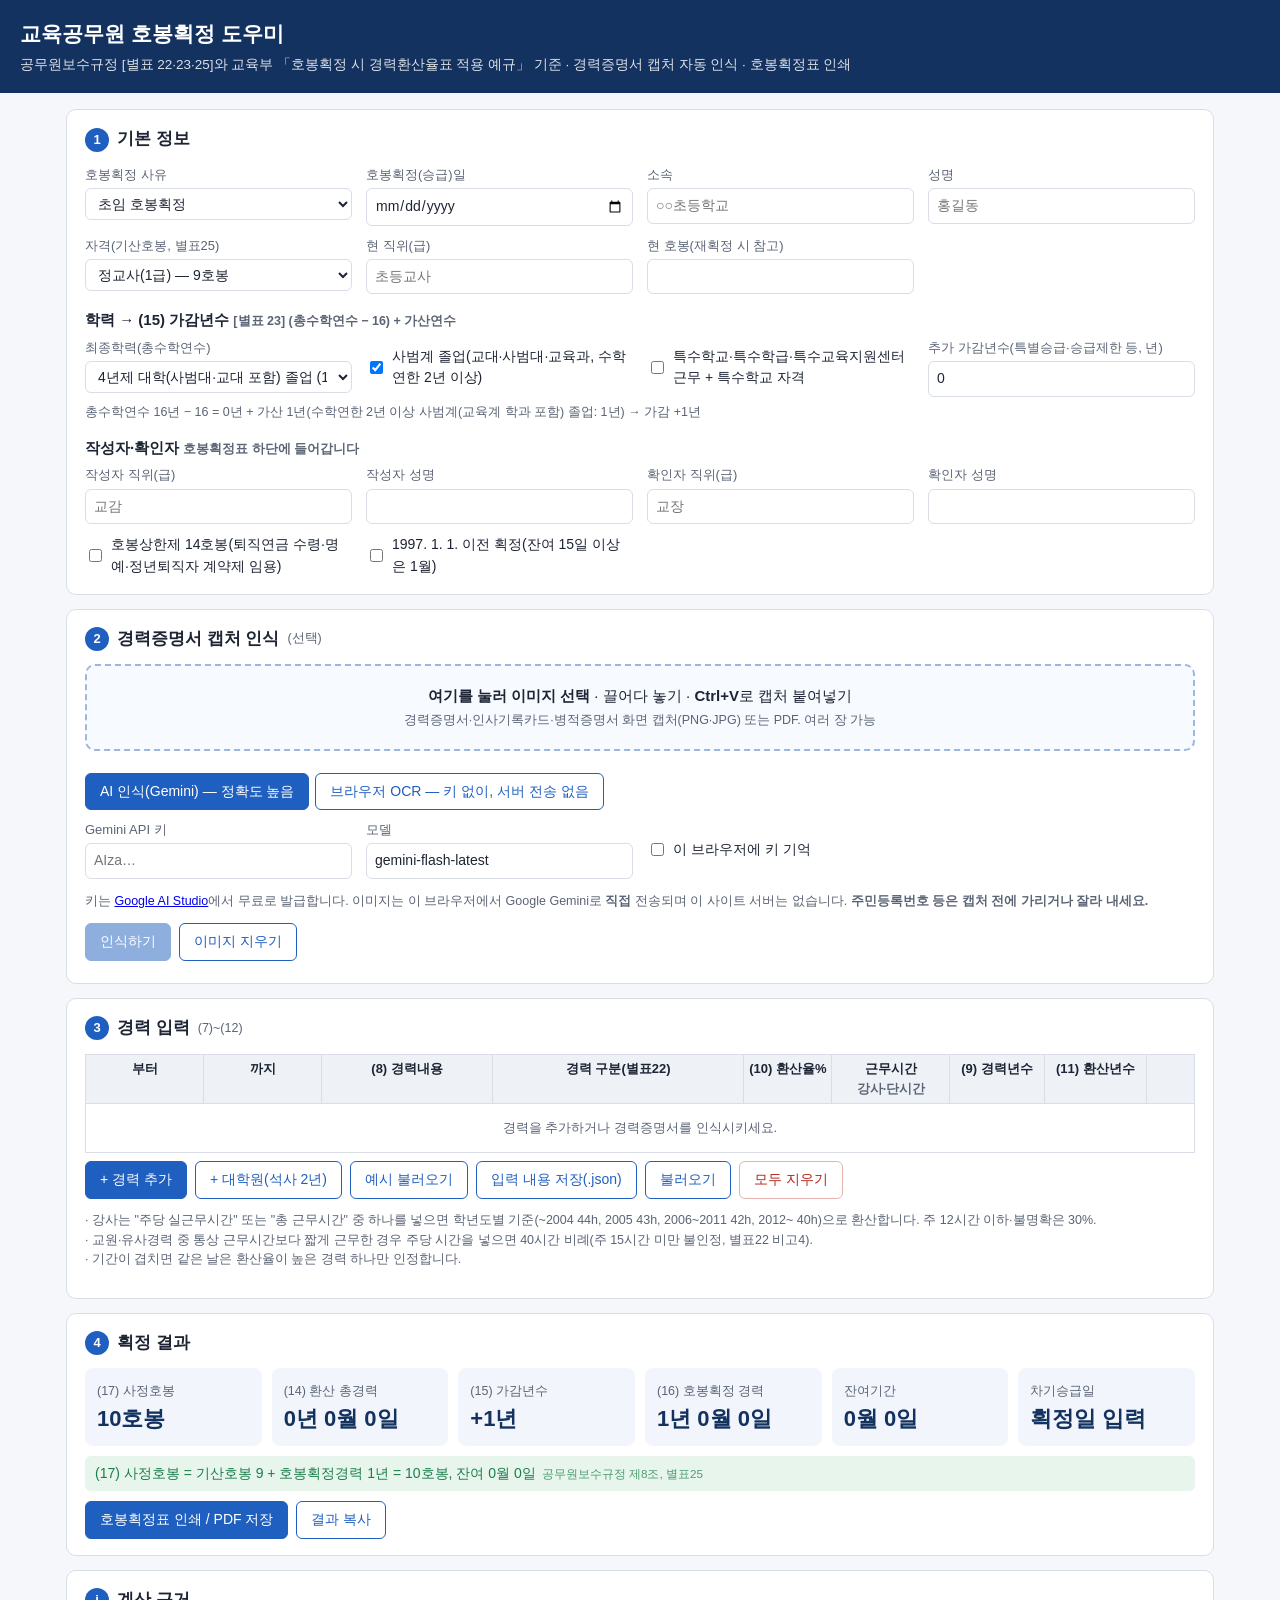
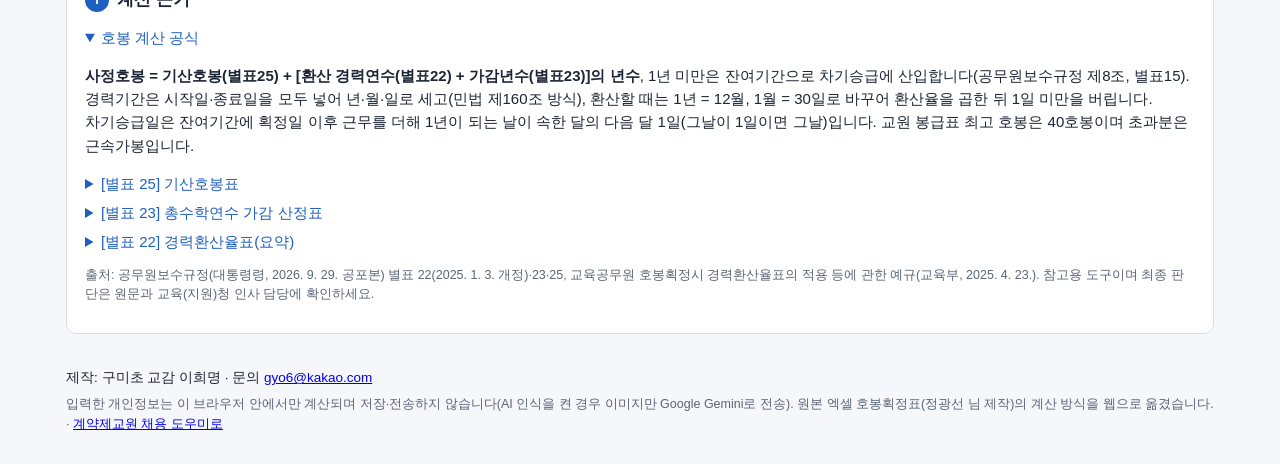
==== hobong/index.html @ 58b5c801 "호봉획정표: 작성자·확인자 직위·성명 입력칸 추가(인쇄 반영, JSON 저장 포함) Co-Authored-By: Claude Opus 5.5 <noreply@anthropic.co" ====
<!doctype html>
<html lang="ko">
<head>
<meta charset="utf-8">
<meta name="viewport" content="width=device-width, initial-scale=1">
<title>교육공무원 호봉획정 도우미</title>
<style>
:root{--ink:#1d2433;--sub:#5b6475;--line:#d8dde6;--bg:#f5f7fa;--card:#fff;--pri:#1f5fbf;--pri2:#e8f0fc;--ok:#1b7f4b;--okbg:#e7f5ed;--warn:#a65c00;--warnbg:#fff3e0;--bad:#b42318}
*{box-sizing:border-box}
body{margin:0;font-family:"Pretendard","Malgun Gothic","Apple SD Gothic Neo",sans-serif;color:var(--ink);background:var(--bg);font-size:15px;line-height:1.55}
header{background:#14325f;color:#fff;padding:18px 20px}
header h1{margin:0;font-size:21px}
header p{margin:4px 0 0;opacity:.85;font-size:13.5px}
main{max-width:1180px;margin:0 auto;padding:16px}
.card{background:var(--card);border:1px solid var(--line);border-radius:10px;padding:16px 18px;margin-bottom:14px}
.card h2{margin:0 0 12px;font-size:17px;display:flex;align-items:center;gap:8px}
.card h2 .n{background:var(--pri);color:#fff;border-radius:50%;width:24px;height:24px;display:inline-grid;place-items:center;font-size:13px}
.grid{display:grid;grid-template-columns:repeat(auto-fill,minmax(230px,1fr));gap:10px 14px}
label.f{display:flex;flex-direction:column;font-size:13px;color:var(--sub);gap:3px}
input,select,textarea{font:inherit;font-size:14px;padding:6px 8px;border:1px solid var(--line);border-radius:6px;background:#fff;color:var(--ink)}
input[type=checkbox]{width:auto}
.chk{display:flex;align-items:center;gap:6px;font-size:14px}
button{font:inherit;font-size:14px;border:1px solid var(--pri);background:var(--pri);color:#fff;border-radius:6px;padding:7px 14px;cursor:pointer}
button.ghost{background:#fff;color:var(--pri)}
button.sm{padding:3px 8px;font-size:13px}
button.del{border-color:#e5b4ae;background:#fff;color:var(--bad)}
button:disabled{opacity:.5;cursor:default}
.row{display:flex;gap:8px;flex-wrap:wrap;align-items:center}
.hint{font-size:12.5px;color:var(--sub)}
table{border-collapse:collapse;width:100%}
.tw{overflow-x:auto}
#careers th,#careers td{border:1px solid var(--line);padding:4px 5px;font-size:13px;vertical-align:top}
#careers th{background:#eef2f7;font-weight:600;white-space:nowrap}
#careers input,#careers select{width:100%;font-size:13px;padding:4px 5px}
#careers td.num{text-align:right;white-space:nowrap}
#careers .x{font-size:11.5px;color:var(--sub);margin-top:2px}
.drop{border:2px dashed #9db6dd;border-radius:10px;padding:18px;text-align:center;background:#f7faff;cursor:pointer}
.drop.on{background:var(--pri2)}
.thumbs{display:flex;gap:8px;flex-wrap:wrap;margin-top:10px}
.thumbs div{position:relative}
.thumbs img{height:90px;border:1px solid var(--line);border-radius:6px}
.thumbs button{position:absolute;top:2px;right:2px;padding:0 6px;font-size:12px}
.msg{padding:7px 10px;border-radius:6px;margin:5px 0;font-size:14px}
.msg.ok{background:var(--okbg);color:var(--ok)} .msg.warn{background:var(--warnbg);color:var(--warn)} .msg.info{background:#eef2f7;color:#334}
.msg small{opacity:.75;margin-left:6px}
.big{display:grid;grid-template-columns:repeat(auto-fill,minmax(170px,1fr));gap:10px;margin-bottom:10px}
.big div{background:#f2f6fc;border-radius:8px;padding:10px 12px}
.big b{display:block;font-size:22px;color:#14325f}
.big span{font-size:12.5px;color:var(--sub)}
details{margin-top:6px} summary{cursor:pointer;color:var(--pri)}
.law td,.law th{border:1px solid var(--line);padding:4px 8px;font-size:13px}
.law th{background:#eef2f7}
.cand td{font-size:13px;border-bottom:1px solid var(--line);padding:4px}
.tabs{display:flex;gap:6px;margin-bottom:10px;flex-wrap:wrap}
.tabs button{background:#fff;color:var(--pri)} .tabs button.on{background:var(--pri);color:#fff}
#status{font-size:13.5px;color:var(--sub);margin-top:6px;white-space:pre-wrap}
footer{max-width:1180px;margin:0 auto;padding:4px 16px 30px;color:var(--sub);font-size:12.5px}
/* 인쇄용 호봉획정표 */
#printArea{display:none}
@media print{
  body{background:#fff;font-size:11pt}
  header,main,footer{display:none!important}
  #printArea{display:block}
  @page{size:A4;margin:14mm}
}
.pf{width:100%;border-collapse:collapse;font-size:10.5pt}
.pf td,.pf th{border:1px solid #000;padding:3px 5px}
.pf th{background:#f0f0f0;font-weight:600}
.pf .c{text-align:center}
.ptitle{text-align:center;font-size:18pt;letter-spacing:8px;margin:0 0 8px}
</style>
</head>
<body>
<header>
  <h1>교육공무원 호봉획정 도우미</h1>
  <p>공무원보수규정 [별표 22·23·25]와 교육부 「호봉획정 시 경력환산율표 적용 예규」 기준 · 경력증명서 캡처 자동 인식 · 호봉획정표 인쇄</p>
</header>
<main>

<section class="card">
  <h2><span class="n">1</span>기본 정보</h2>
  <div class="grid">
    <label class="f">호봉획정 사유
      <select id="reason"><option>초임 호봉획정</option><option>호봉재획정</option><option>호봉정정</option><option>계약제 교원 임용</option></select></label>
    <label class="f">호봉획정(승급)일 <input type="date" id="date"></label>
    <label class="f">소속 <input id="org" placeholder="○○초등학교"></label>
    <label class="f">성명 <input id="name" placeholder="홍길동"></label>
    <label class="f">자격(기산호봉, 별표25) <select id="cert"></select></label>
    <label class="f">현 직위(급) <input id="pos" placeholder="초등교사"></label>
    <label class="f">현 호봉(재획정 시 참고) <input id="curGrade" type="number" min="1" max="40"></label>
  </div>
  <h3 style="font-size:15px;margin:14px 0 6px">학력 → (15) 가감년수 <span class="hint">[별표 23] (총수학연수 − 16) + 가산연수</span></h3>
  <div class="grid">
    <label class="f">최종학력(총수학연수) <select id="edu"></select></label>
    <label class="chk"><input type="checkbox" id="sabeom" checked> 사범계 졸업(교대·사범대·교육과, 수학연한 2년 이상)</label>
    <label class="chk"><input type="checkbox" id="special"> 특수학교·특수학급·특수교육지원센터 근무 + 특수학교 자격</label>
    <label class="chk" id="shortWrap" style="display:none"><input type="checkbox" id="sabeomShort"> 사범계 교원양성기관(1년 이상 2년 미만) 수료</label>
    <label class="f">추가 가감년수(특별승급·승급제한 등, 년) <input type="number" id="extraAdj" value="0" step="1"></label>
  </div>
  <div class="hint" id="eduWhy" style="margin-top:6px"></div>
  <h3 style="font-size:15px;margin:14px 0 6px">작성자·확인자 <span class="hint">호봉획정표 하단에 들어갑니다</span></h3>
  <div class="grid">
    <label class="f">작성자 직위(급) <input id="wPos" placeholder="교감"></label>
    <label class="f">작성자 성명 <input id="wName"></label>
    <label class="f">확인자 직위(급) <input id="cPos" placeholder="교장"></label>
    <label class="f">확인자 성명 <input id="cName"></label>
  </div>
  <div class="grid" style="margin-top:10px">
    <label class="chk"><input type="checkbox" id="limit14"> 호봉상한제 14호봉(퇴직연금 수령·명예·정년퇴직자 계약제 임용)</label>
    <label class="chk"><input type="checkbox" id="pre97"> 1997. 1. 1. 이전 획정(잔여 15일 이상은 1월)</label>
  </div>
</section>

<section class="card">
  <h2><span class="n">2</span>경력증명서 캡처 인식 <span class="hint" style="font-weight:400">(선택)</span></h2>
  <div class="drop" id="drop">
    <b>여기를 눌러 이미지 선택</b> · 끌어다 놓기 · <b>Ctrl+V</b>로 캡처 붙여넣기<br>
    <span class="hint">경력증명서·인사기록카드·병적증명서 화면 캡처(PNG·JPG) 또는 PDF. 여러 장 가능</span>
    <input type="file" id="file" accept="image/*,application/pdf" multiple hidden>
  </div>
  <div class="thumbs" id="thumbs"></div>
  <div class="tabs" style="margin-top:12px">
    <button id="modeAI" class="on" type="button">AI 인식(Gemini) — 정확도 높음</button>
    <button id="modeOCR" type="button">브라우저 OCR — 키 없이, 서버 전송 없음</button>
  </div>
  <div id="aiBox">
    <div class="grid">
      <label class="f">Gemini API 키 <input id="apiKey" type="password" placeholder="AIza…" autocomplete="off"></label>
      <label class="f">모델 <input id="model" value="gemini-flash-latest" list="models"></label>
      <datalist id="models"><option value="gemini-flash-latest"><option value="gemini-flash-lite-latest"><option value="gemini-3.8-flash"><option value="gemini-3.5-flash-lite"><option value="gemini-pro-latest"></datalist>
      <label class="chk"><input type="checkbox" id="saveKey"> 이 브라우저에 키 기억</label>
    </div>
    <p class="hint">키는 <a href="https://aistudio.google.com/apikey" target="_blank" rel="noopener">Google AI Studio</a>에서 무료로 발급합니다. 이미지는 이 브라우저에서 Google Gemini로 <b>직접</b> 전송되며 이 사이트 서버는 없습니다. <b>주민등록번호 등은 캡처 전에 가리거나 잘라 내세요.</b></p>
  </div>
  <div id="ocrBox" style="display:none">
    <p class="hint">Tesseract.js(한국어)를 처음 한 번 내려받아 이 기기 안에서 글자를 읽습니다(수 MB). 표 형태가 복잡하면 날짜를 놓칠 수 있으니 결과를 꼭 확인하세요.</p>
  </div>
  <div class="row"><button id="runOcr" type="button" disabled>인식하기</button><button class="ghost" id="clearImgs" type="button">이미지 지우기</button></div>
  <div id="status"></div>
  <div id="candWrap" style="display:none;margin-top:10px">
    <b>인식 결과 — 확인 후 추가하세요</b>
    <div class="tw"><table class="cand" id="cand"></table></div>
    <div class="row" style="margin-top:8px"><button id="addCand" type="button">선택한 경력 표에 추가</button></div>
  </div>
</section>

<section class="card">
  <h2><span class="n">3</span>경력 입력 <span class="hint" style="font-weight:400">(7)~(12)</span></h2>
  <div class="tw"><table id="careers">
    <thead><tr><th style="width:118px">부터</th><th style="width:118px">까지</th><th style="min-width:150px">(8) 경력내용</th><th style="min-width:220px">경력 구분(별표22)</th><th style="width:82px">(10) 환산율%</th><th style="width:118px">근무시간<br><span class="hint">강사·단시간</span></th><th>(9) 경력년수</th><th>(11) 환산년수</th><th style="width:48px"></th></tr></thead>
    <tbody></tbody>
  </table></div>
  <div class="row" style="margin-top:8px">
    <button id="addRow" type="button">+ 경력 추가</button>
    <button class="ghost" id="addGrad" type="button">+ 대학원(석사 2년)</button>
    <button class="ghost" id="sample" type="button">예시 불러오기</button>
    <button class="ghost" id="exportJson" type="button">입력 내용 저장(.json)</button>
    <button class="ghost" id="importJsonBtn" type="button">불러오기</button><input type="file" id="importJson" accept=".json" hidden>
    <button class="del" id="clearAll" type="button">모두 지우기</button>
  </div>
  <p class="hint">· 강사는 "주당 실근무시간" 또는 "총 근무시간" 중 하나를 넣으면 학년도별 기준(~2004 44h, 2005 43h, 2006~2011 42h, 2012~ 40h)으로 환산합니다. 주 12시간 이하·불명확은 30%.<br>· 교원·유사경력 중 통상 근무시간보다 짧게 근무한 경우 주당 시간을 넣으면 40시간 비례(주 15시간 미만 불인정, 별표22 비고4).<br>· 기간이 겹치면 같은 날은 환산율이 높은 경력 하나만 인정합니다.</p>
</section>

<section class="card" id="resultCard">
  <h2><span class="n">4</span>획정 결과</h2>
  <div class="big" id="big"></div>
  <div id="msgs"></div>
  <div class="row" style="margin-top:10px"><button id="print" type="button">호봉획정표 인쇄 / PDF 저장</button><button class="ghost" id="copy" type="button">결과 복사</button></div>
</section>

<section class="card">
  <h2><span class="n">i</span>계산 근거</h2>
  <details open><summary>호봉 계산 공식</summary>
    <p><b>사정호봉 = 기산호봉(별표25) + [환산 경력연수(별표22) + 가감년수(별표23)]의 년수</b>, 1년 미만은 잔여기간으로 차기승급에 산입합니다(공무원보수규정 제8조, 별표15).<br>
    경력기간은 시작일·종료일을 모두 넣어 년·월·일로 세고(민법 제160조 방식), 환산할 때는 1년 = 12월, 1월 = 30일로 바꾸어 환산율을 곱한 뒤 1일 미만을 버립니다.<br>
    차기승급일은 잔여기간에 획정일 이후 근무를 더해 1년이 되는 날이 속한 달의 다음 달 1일(그날이 1일이면 그날)입니다. 교원 봉급표 최고 호봉은 40호봉이며 초과분은 근속가봉입니다.</p></details>
  <details><summary>[별표 25] 기산호봉표</summary><div id="lawCert"></div></details>
  <details><summary>[별표 23] 총수학연수 가감 산정표</summary>
    <p>(총수학연수 − 16) + 가산연수. 가산연수: 일반 교원 중 수학연한 2년 이상 사범계(교육계 학과 포함) 졸업 1년 / 특수학교·특수학급·특수교육지원센터 근무 교원 중 특수학교 자격 소지자는 사범계 2년, 1~2년 사범계 양성기관 수료 1년, 비사범계 1년. 공무원 등으로 근무한 기간 중 대학(통학 가능 야간대학 제외) 졸업은 학력으로 인정하지 않습니다. 같은 수준 학교를 2개 이상 졸업하면 1개 외의 수학연수는 80%(별표22 비고2) — 경력 표에 "직접 입력 80%"로 넣으세요.</p></details>
  <details><summary>[별표 22] 경력환산율표(요약)</summary><div id="lawCareer"></div></details>
  <p class="hint">출처: 공무원보수규정(대통령령, 2026. 9. 29. 공포본) 별표 22(2025. 1. 3. 개정)·23·25, 교육공무원 호봉획정시 경력환산율표의 적용 등에 관한 예규(교육부, 2025. 4. 23.). 참고용 도구이며 최종 판단은 원문과 교육(지원)청 인사 담당에 확인하세요.</p>
</section>
</main>
<footer><div style="font-size:13.5px;color:var(--ink);margin-bottom:6px">제작: 구미초 교감 이희명 · 문의 <a href="mailto:gyo6@kakao.com">gyo6@kakao.com</a></div>입력한 개인정보는 이 브라우저 안에서만 계산되며 저장·전송하지 않습니다(AI 인식을 켠 경우 이미지만 Google Gemini로 전송). 원본 엑셀 호봉획정표(정광선 님 제작)의 계산 방식을 웹으로 옮겼습니다. · <a href="../">계약제교원 채용 도우미로</a></footer>

<div id="printArea"></div>
<script src="engine.js?v=5"></script>
<script src="ocr.js?v=5"></script>
<script src="app.js?v=5"></script>
</body>
</html>
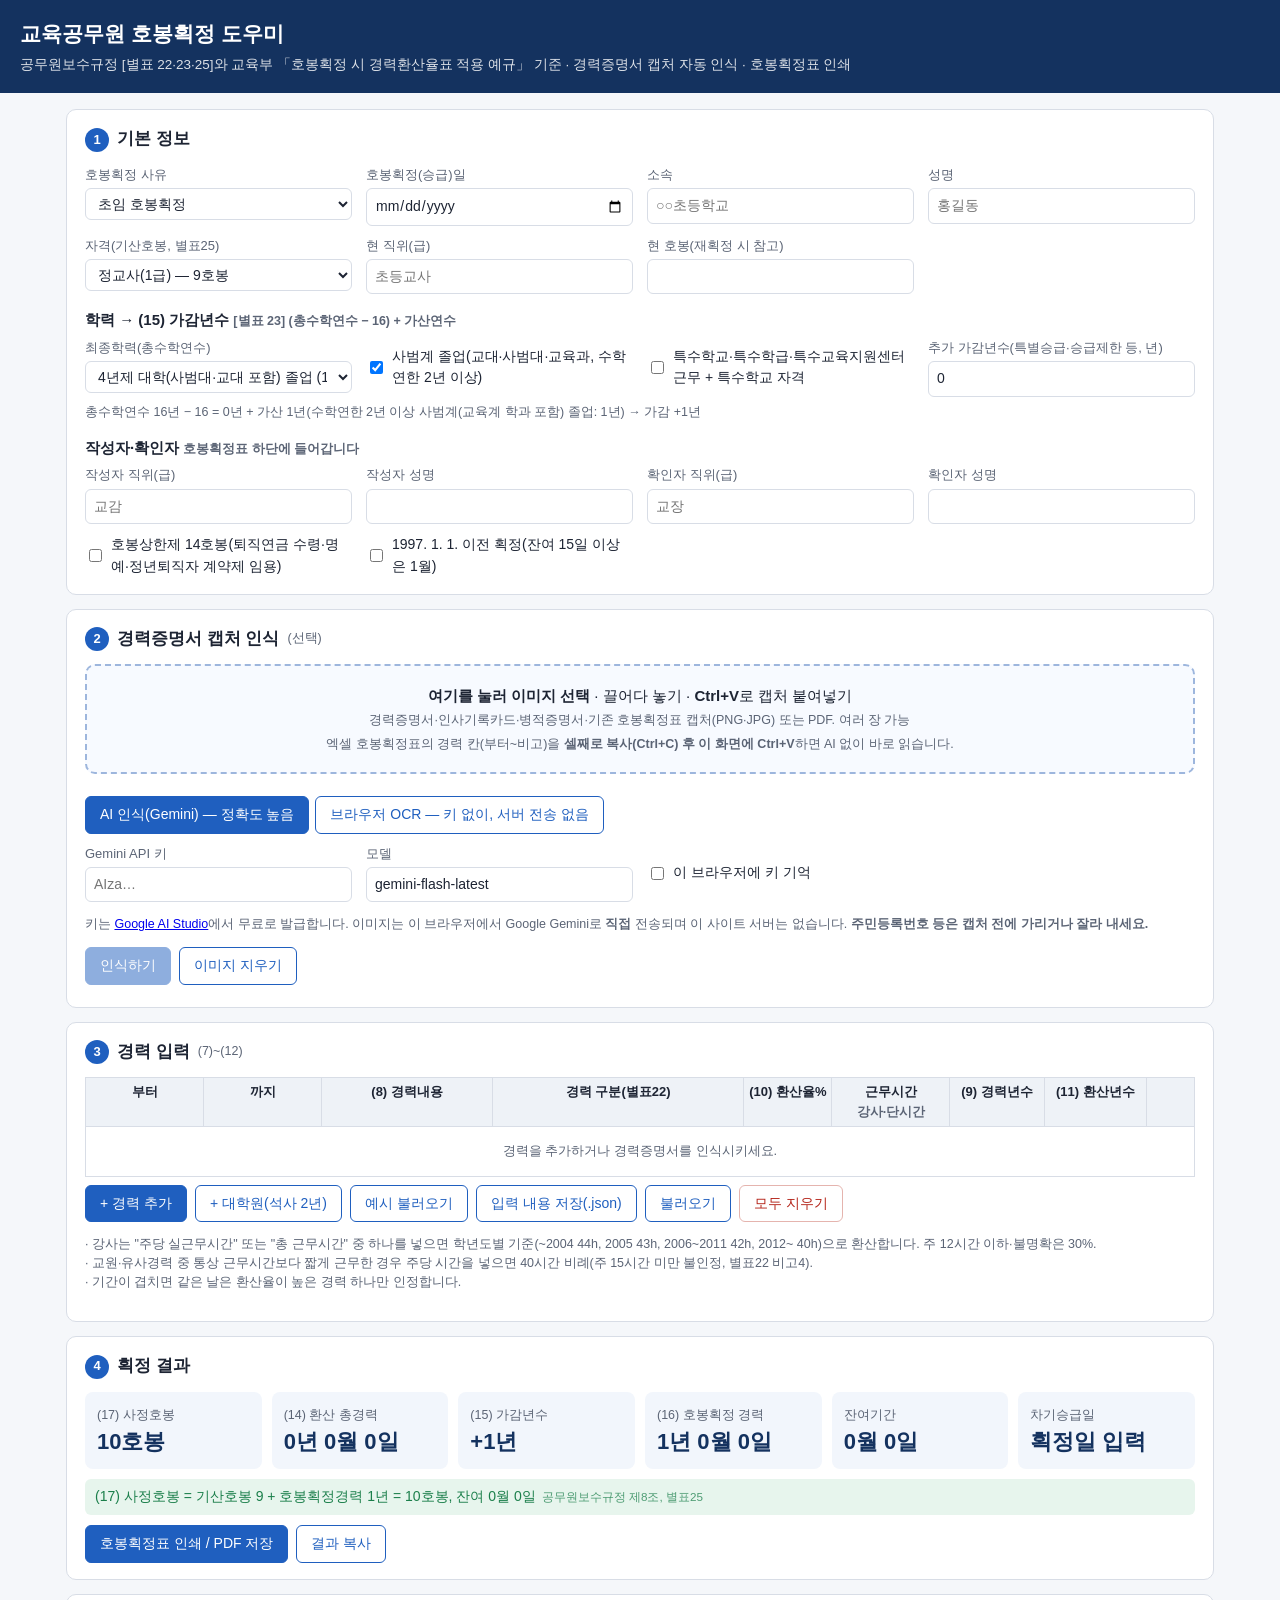
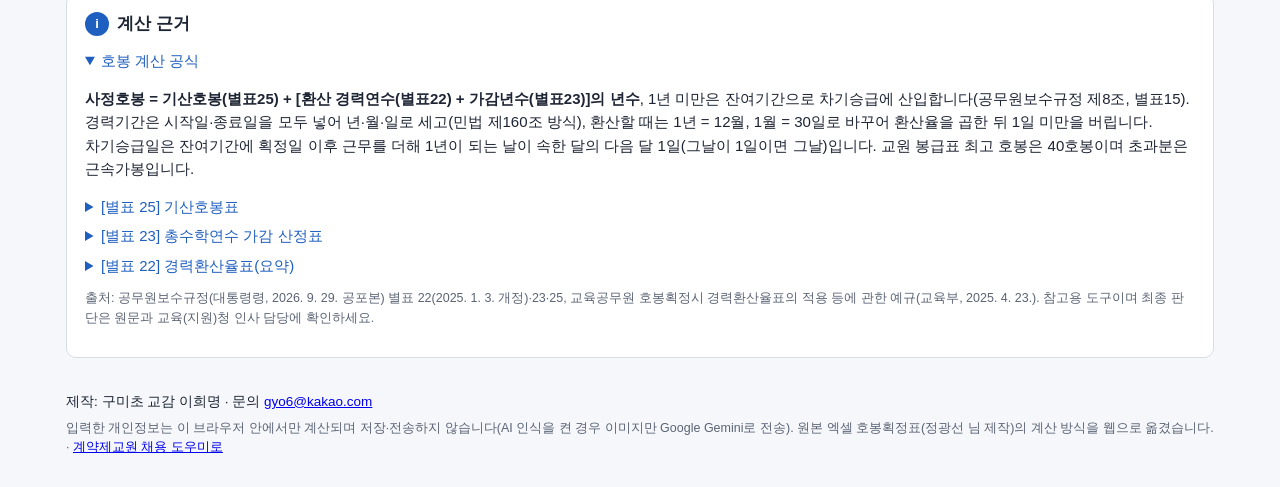
==== commit e42e88a5: "호봉획정: 저장 파일명 '학교-성명', 기존 호봉획정표 경력 표 복사·붙여넣기 인식, AI가 호봉획정표 캡처의 환산율도 읽음 Co-Authored-By: Claude Opus 5." ====
--- a/hobong/index.html
+++ b/hobong/index.html
@@ -115,7 +115,7 @@
   <h2><span class="n">2</span>경력증명서 캡처 인식 <span class="hint" style="font-weight:400">(선택)</span></h2>
   <div class="drop" id="drop">
     <b>여기를 눌러 이미지 선택</b> · 끌어다 놓기 · <b>Ctrl+V</b>로 캡처 붙여넣기<br>
-    <span class="hint">경력증명서·인사기록카드·병적증명서 화면 캡처(PNG·JPG) 또는 PDF. 여러 장 가능</span>
+    <span class="hint">경력증명서·인사기록카드·병적증명서·기존 호봉획정표 캡처(PNG·JPG) 또는 PDF. 여러 장 가능<br>엑셀 호봉획정표의 경력 칸(부터~비고)을 <b>셀째로 복사(Ctrl+C) 후 이 화면에 Ctrl+V</b>하면 AI 없이 바로 읽습니다.</span>
     <input type="file" id="file" accept="image/*,application/pdf" multiple hidden>
   </div>
   <div class="thumbs" id="thumbs"></div>
@@ -184,8 +184,8 @@
 <footer><div style="font-size:13.5px;color:var(--ink);margin-bottom:6px">제작: 구미초 교감 이희명 · 문의 <a href="mailto:gyo6@kakao.com">gyo6@kakao.com</a></div>입력한 개인정보는 이 브라우저 안에서만 계산되며 저장·전송하지 않습니다(AI 인식을 켠 경우 이미지만 Google Gemini로 전송). 원본 엑셀 호봉획정표(정광선 님 제작)의 계산 방식을 웹으로 옮겼습니다. · <a href="../">계약제교원 채용 도우미로</a></footer>
 
 <div id="printArea"></div>
-<script src="engine.js?v=5"></script>
-<script src="ocr.js?v=5"></script>
-<script src="app.js?v=5"></script>
+<script src="engine.js?v=6"></script>
+<script src="ocr.js?v=6"></script>
+<script src="app.js?v=6"></script>
 </body>
 </html>
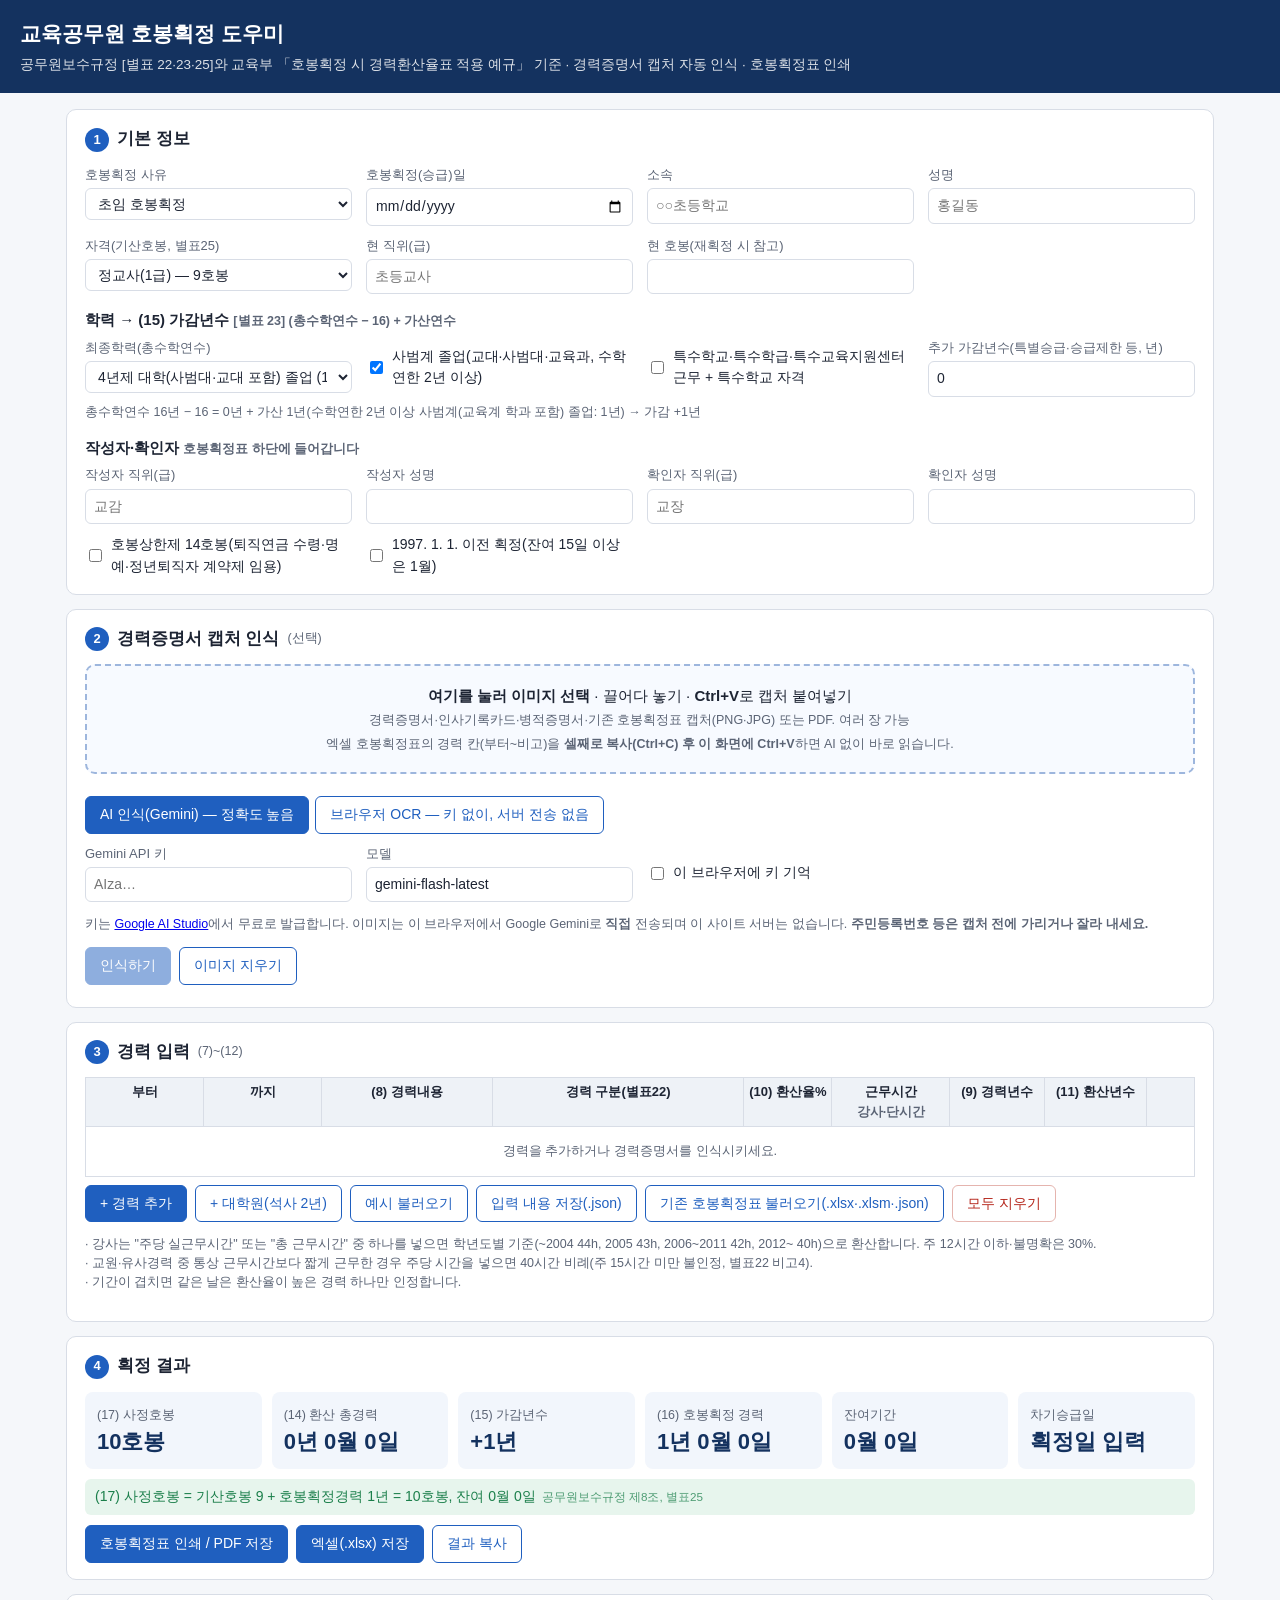
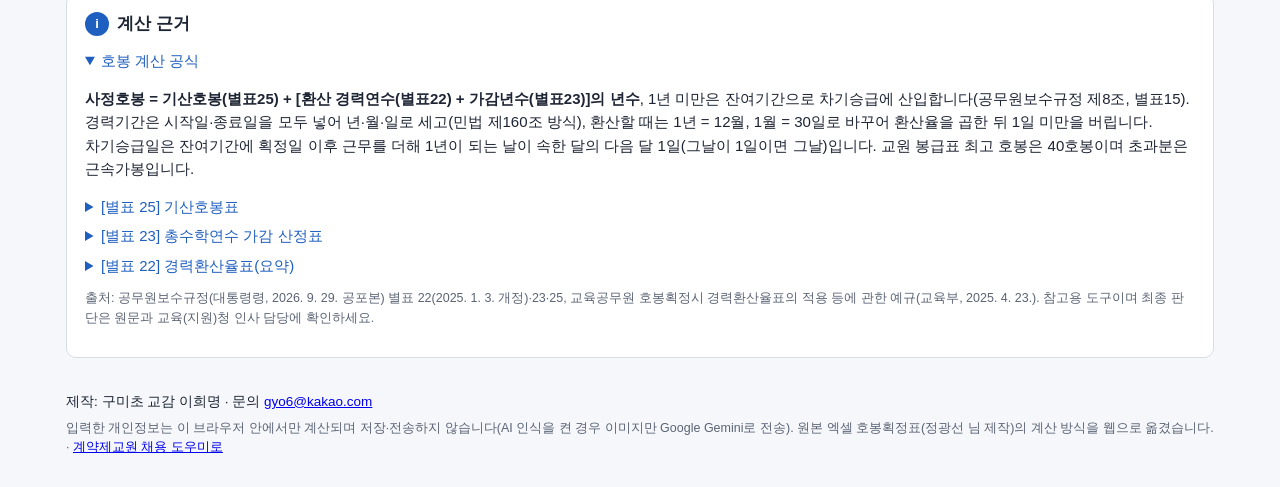
==== commit 5ca9ab94: "호봉획정표 엑셀(.xlsx) 저장(수식 포함, 다시 불러오기 가능) 및 기존 xlsm/xlsx 호봉획정표 불러오기 Co-Authored-By: Claude Opus 5.5 <nor" ====
--- a/hobong/index.html
+++ b/hobong/index.html
@@ -155,7 +155,7 @@
     <button class="ghost" id="addGrad" type="button">+ 대학원(석사 2년)</button>
     <button class="ghost" id="sample" type="button">예시 불러오기</button>
     <button class="ghost" id="exportJson" type="button">입력 내용 저장(.json)</button>
-    <button class="ghost" id="importJsonBtn" type="button">불러오기</button><input type="file" id="importJson" accept=".json" hidden>
+    <button class="ghost" id="importJsonBtn" type="button">기존 호봉획정표 불러오기(.xlsx·.xlsm·.json)</button><input type="file" id="importJson" accept=".json,.xlsx,.xlsm" hidden>
     <button class="del" id="clearAll" type="button">모두 지우기</button>
   </div>
   <p class="hint">· 강사는 "주당 실근무시간" 또는 "총 근무시간" 중 하나를 넣으면 학년도별 기준(~2004 44h, 2005 43h, 2006~2011 42h, 2012~ 40h)으로 환산합니다. 주 12시간 이하·불명확은 30%.<br>· 교원·유사경력 중 통상 근무시간보다 짧게 근무한 경우 주당 시간을 넣으면 40시간 비례(주 15시간 미만 불인정, 별표22 비고4).<br>· 기간이 겹치면 같은 날은 환산율이 높은 경력 하나만 인정합니다.</p>
@@ -165,7 +165,7 @@
   <h2><span class="n">4</span>획정 결과</h2>
   <div class="big" id="big"></div>
   <div id="msgs"></div>
-  <div class="row" style="margin-top:10px"><button id="print" type="button">호봉획정표 인쇄 / PDF 저장</button><button class="ghost" id="copy" type="button">결과 복사</button></div>
+  <div class="row" style="margin-top:10px"><button id="print" type="button">호봉획정표 인쇄 / PDF 저장</button><button id="saveXlsx" type="button">엑셀(.xlsx) 저장</button><button class="ghost" id="copy" type="button">결과 복사</button></div>
 </section>
 
 <section class="card">
@@ -184,8 +184,10 @@
 <footer><div style="font-size:13.5px;color:var(--ink);margin-bottom:6px">제작: 구미초 교감 이희명 · 문의 <a href="mailto:gyo6@kakao.com">gyo6@kakao.com</a></div>입력한 개인정보는 이 브라우저 안에서만 계산되며 저장·전송하지 않습니다(AI 인식을 켠 경우 이미지만 Google Gemini로 전송). 원본 엑셀 호봉획정표(정광선 님 제작)의 계산 방식을 웹으로 옮겼습니다. · <a href="../">계약제교원 채용 도우미로</a></footer>
 
 <div id="printArea"></div>
-<script src="engine.js?v=6"></script>
-<script src="ocr.js?v=6"></script>
-<script src="app.js?v=6"></script>
+<script src="../vendor/jszip.min.js"></script>
+<script src="engine.js?v=7"></script>
+<script src="ocr.js?v=7"></script>
+<script src="xlsx.js?v=7"></script>
+<script src="app.js?v=7"></script>
 </body>
 </html>
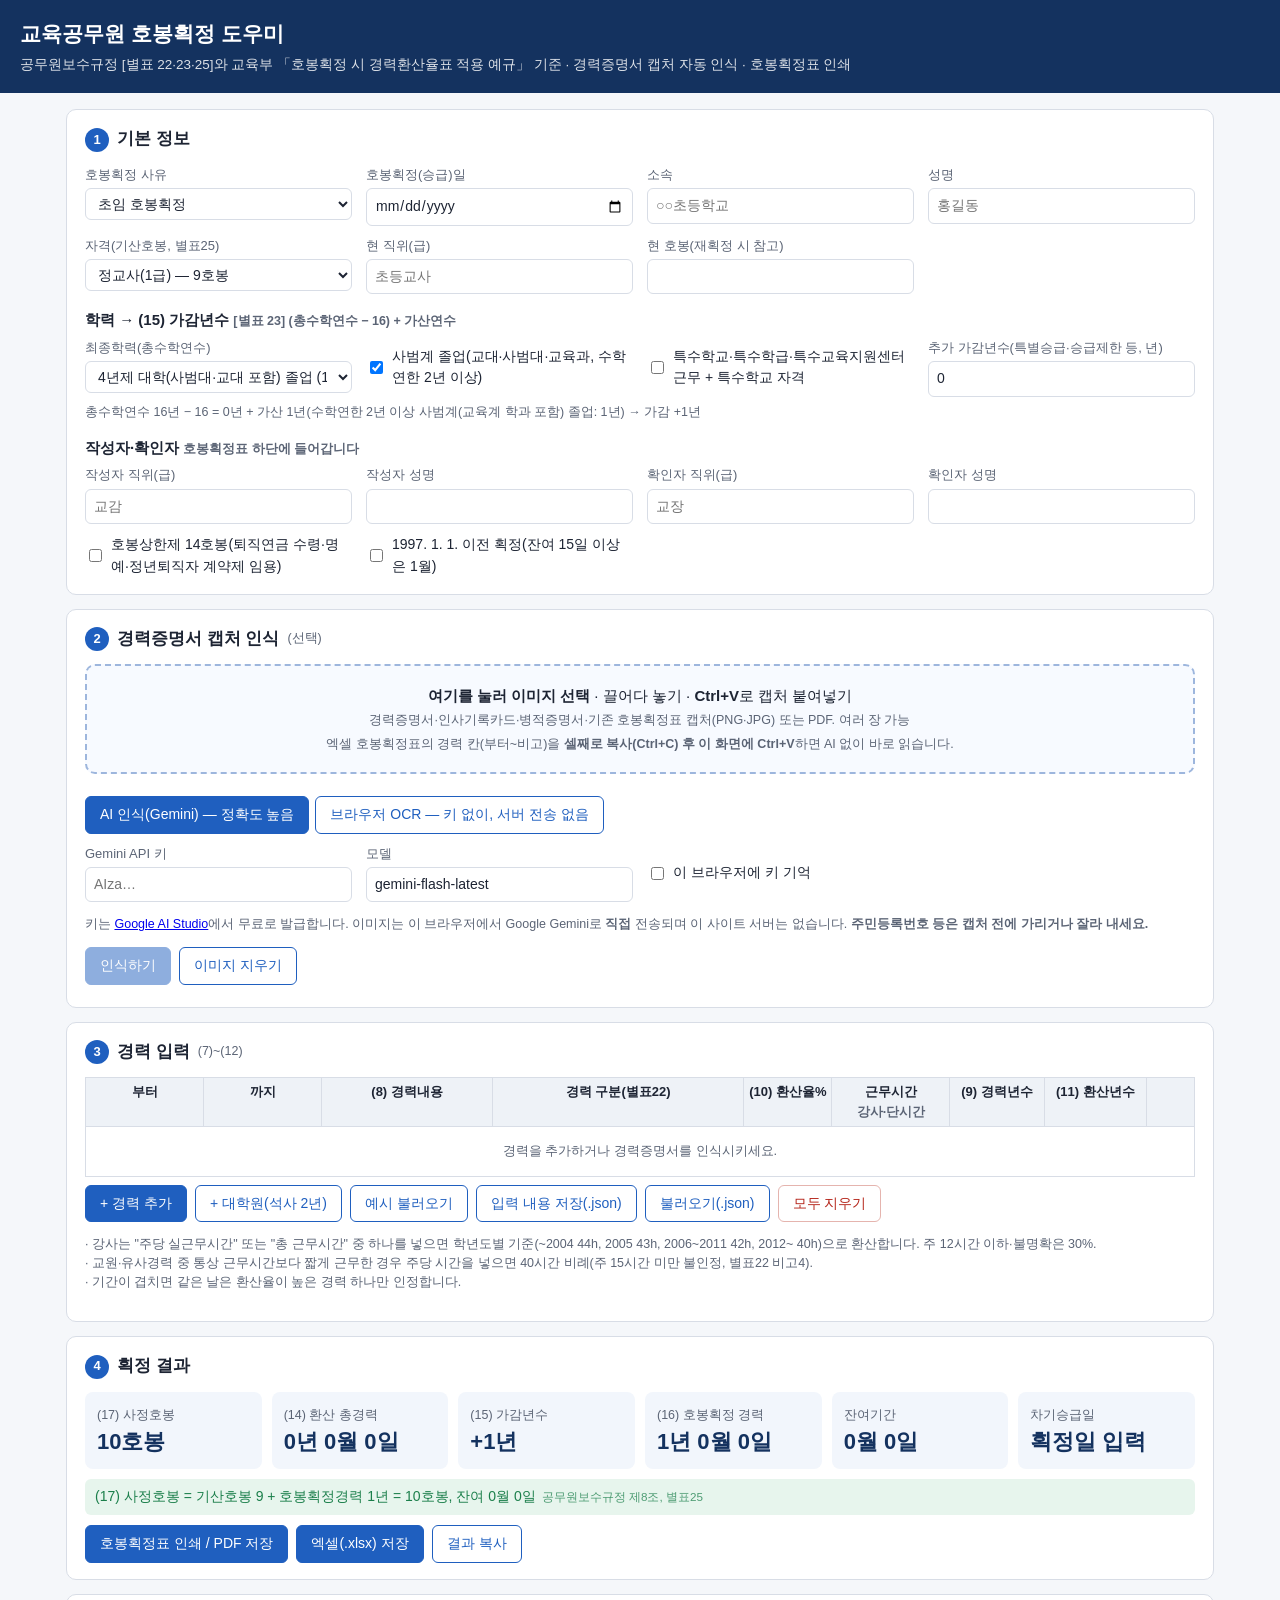
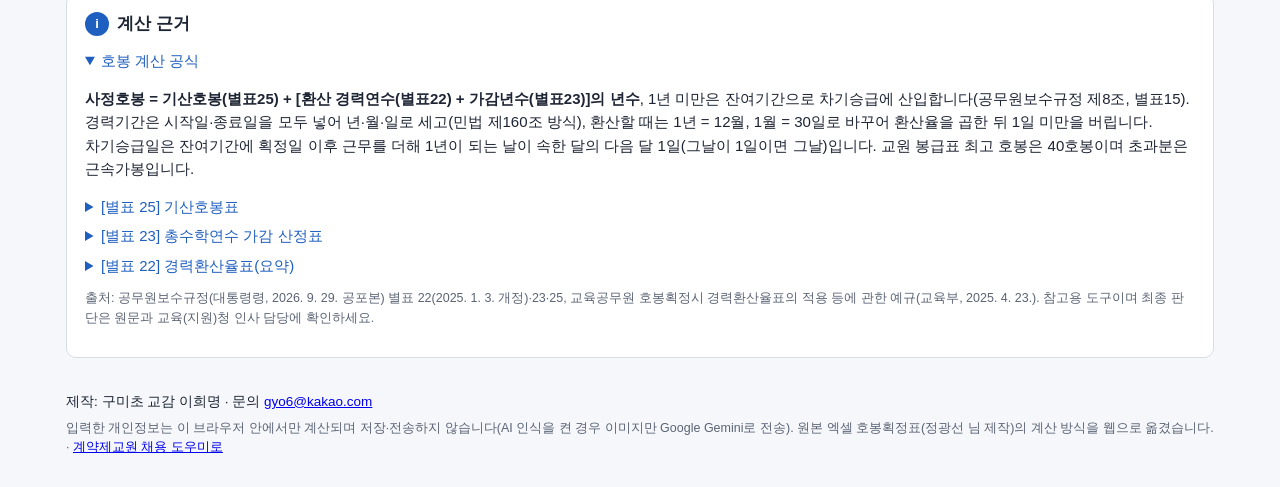
==== commit e5988b4a: "호봉획정: 엑셀 파일 불러오기 제거(개인정보 보호), 엑셀 복사·붙여넣기만 유지, 저장 xlsx의 숨김 데이터 시트 제거 Co-Authored-By: Claude Opus 5.5 " ====
--- a/hobong/index.html
+++ b/hobong/index.html
@@ -155,7 +155,7 @@
     <button class="ghost" id="addGrad" type="button">+ 대학원(석사 2년)</button>
     <button class="ghost" id="sample" type="button">예시 불러오기</button>
     <button class="ghost" id="exportJson" type="button">입력 내용 저장(.json)</button>
-    <button class="ghost" id="importJsonBtn" type="button">기존 호봉획정표 불러오기(.xlsx·.xlsm·.json)</button><input type="file" id="importJson" accept=".json,.xlsx,.xlsm" hidden>
+    <button class="ghost" id="importJsonBtn" type="button">불러오기(.json)</button><input type="file" id="importJson" accept=".json" hidden>
     <button class="del" id="clearAll" type="button">모두 지우기</button>
   </div>
   <p class="hint">· 강사는 "주당 실근무시간" 또는 "총 근무시간" 중 하나를 넣으면 학년도별 기준(~2004 44h, 2005 43h, 2006~2011 42h, 2012~ 40h)으로 환산합니다. 주 12시간 이하·불명확은 30%.<br>· 교원·유사경력 중 통상 근무시간보다 짧게 근무한 경우 주당 시간을 넣으면 40시간 비례(주 15시간 미만 불인정, 별표22 비고4).<br>· 기간이 겹치면 같은 날은 환산율이 높은 경력 하나만 인정합니다.</p>
@@ -185,9 +185,9 @@
 
 <div id="printArea"></div>
 <script src="../vendor/jszip.min.js"></script>
-<script src="engine.js?v=7"></script>
-<script src="ocr.js?v=7"></script>
-<script src="xlsx.js?v=7"></script>
-<script src="app.js?v=7"></script>
+<script src="engine.js?v=8"></script>
+<script src="ocr.js?v=8"></script>
+<script src="xlsx.js?v=8"></script>
+<script src="app.js?v=8"></script>
 </body>
 </html>
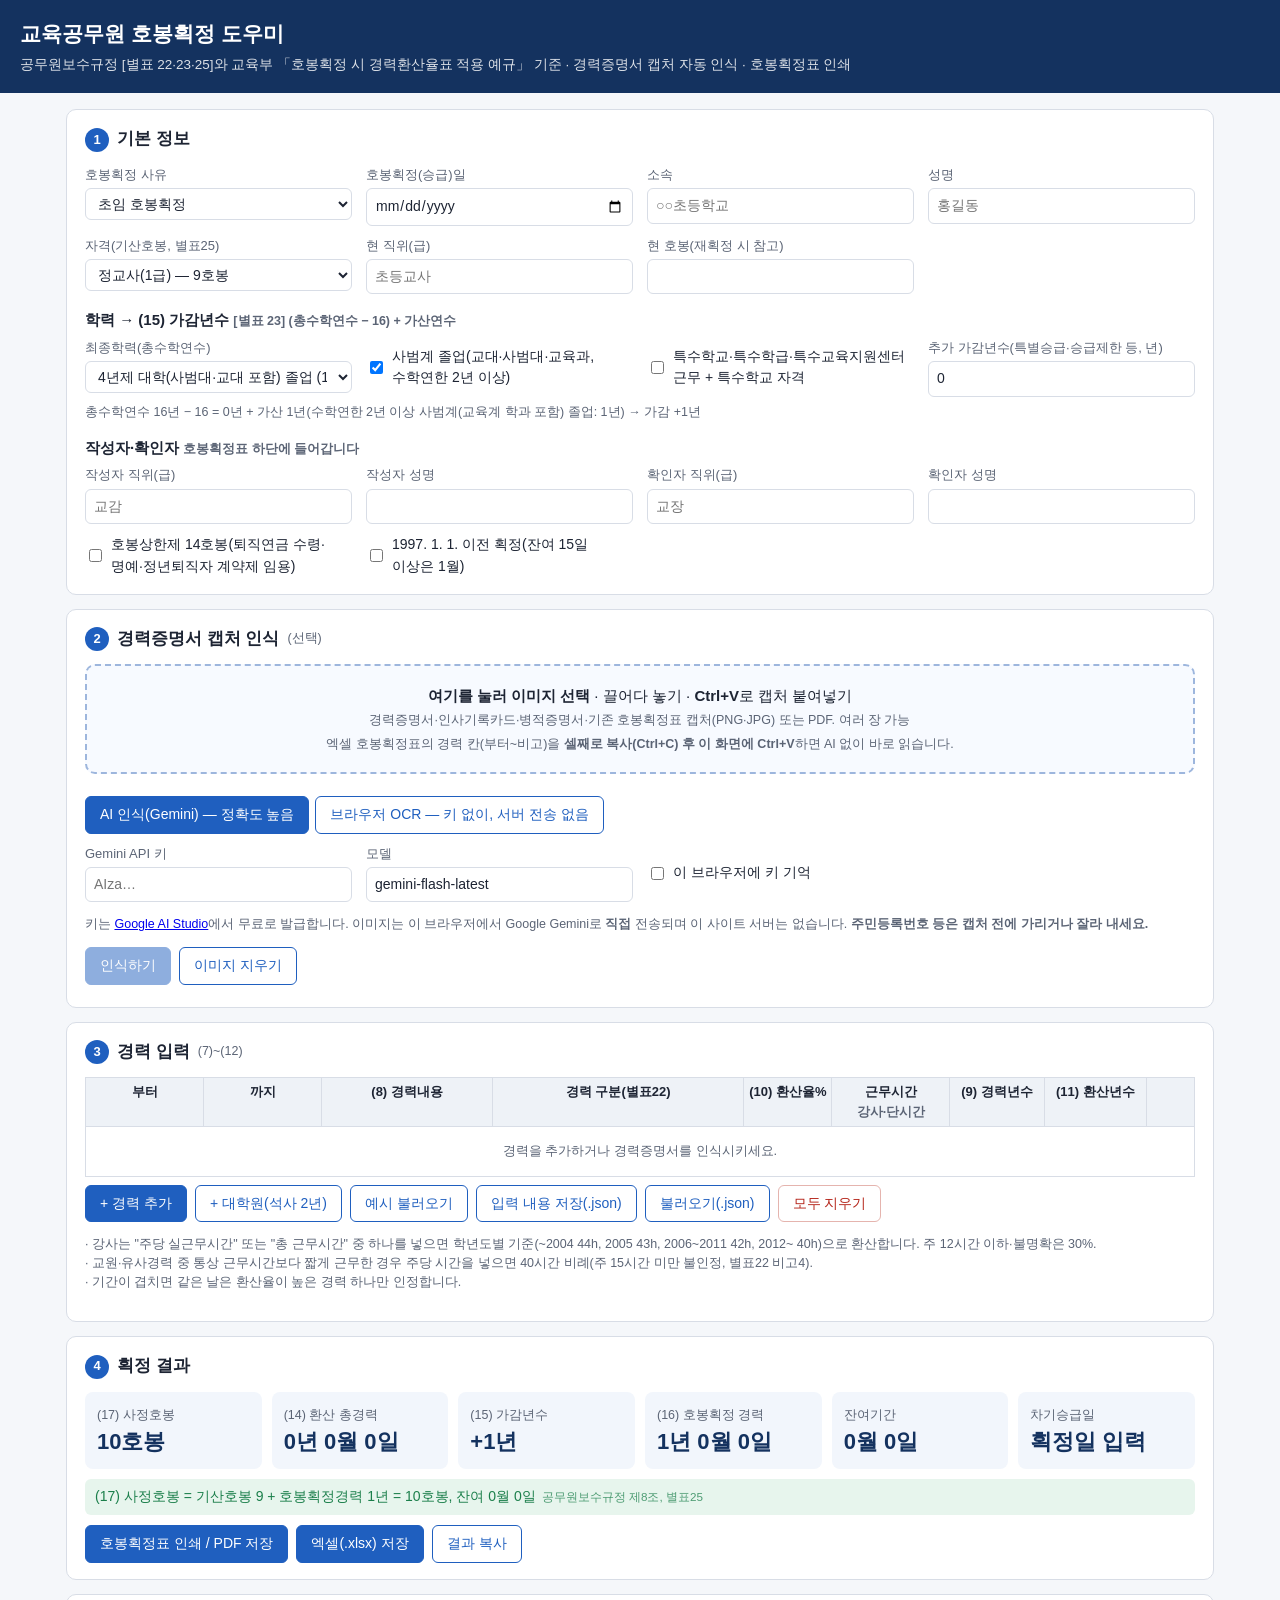
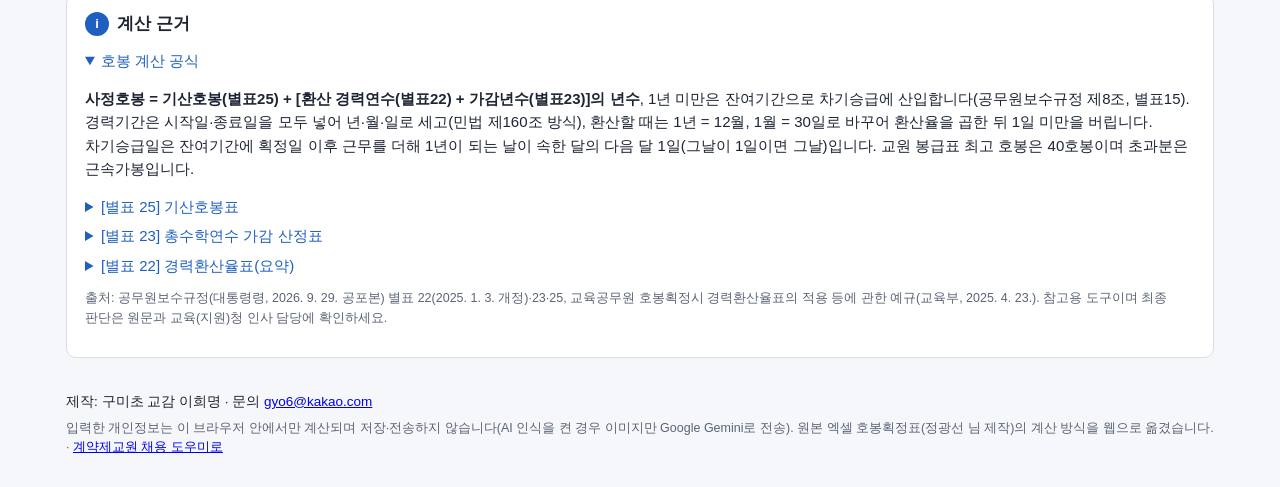
==== commit 64cbc62c: "호봉획정표 인쇄: 단어 단위 줄바꿈(keep-all) 및 머리글 줄바꿈 위치 지정 Co-Authored-By: Claude Opus 5.5 <noreply@anthropic.com" ====
--- a/hobong/index.html
+++ b/hobong/index.html
@@ -7,7 +7,7 @@
 <style>
 :root{--ink:#1d2433;--sub:#5b6475;--line:#d8dde6;--bg:#f5f7fa;--card:#fff;--pri:#1f5fbf;--pri2:#e8f0fc;--ok:#1b7f4b;--okbg:#e7f5ed;--warn:#a65c00;--warnbg:#fff3e0;--bad:#b42318}
 *{box-sizing:border-box}
-body{margin:0;font-family:"Pretendard","Malgun Gothic","Apple SD Gothic Neo",sans-serif;color:var(--ink);background:var(--bg);font-size:15px;line-height:1.55}
+body{word-break:keep-all;margin:0;font-family:"Pretendard","Malgun Gothic","Apple SD Gothic Neo",sans-serif;color:var(--ink);background:var(--bg);font-size:15px;line-height:1.55}
 header{background:#14325f;color:#fff;padding:18px 20px}
 header h1{margin:0;font-size:21px}
 header p{margin:4px 0 0;opacity:.85;font-size:13.5px}
@@ -64,7 +64,7 @@
   @page{size:A4;margin:14mm}
 }
 .pf{width:100%;border-collapse:collapse;font-size:10.5pt}
-.pf td,.pf th{border:1px solid #000;padding:3px 5px}
+.pf td,.pf th{border:1px solid #000;padding:3px 5px;word-break:keep-all;overflow-wrap:break-word}
 .pf th{background:#f0f0f0;font-weight:600}
 .pf .c{text-align:center}
 .ptitle{text-align:center;font-size:18pt;letter-spacing:8px;margin:0 0 8px}
@@ -185,9 +185,9 @@
 
 <div id="printArea"></div>
 <script src="../vendor/jszip.min.js"></script>
-<script src="engine.js?v=8"></script>
-<script src="ocr.js?v=8"></script>
-<script src="xlsx.js?v=8"></script>
-<script src="app.js?v=8"></script>
+<script src="engine.js?v=11"></script>
+<script src="ocr.js?v=11"></script>
+<script src="xlsx.js?v=11"></script>
+<script src="app.js?v=11"></script>
 </body>
 </html>
